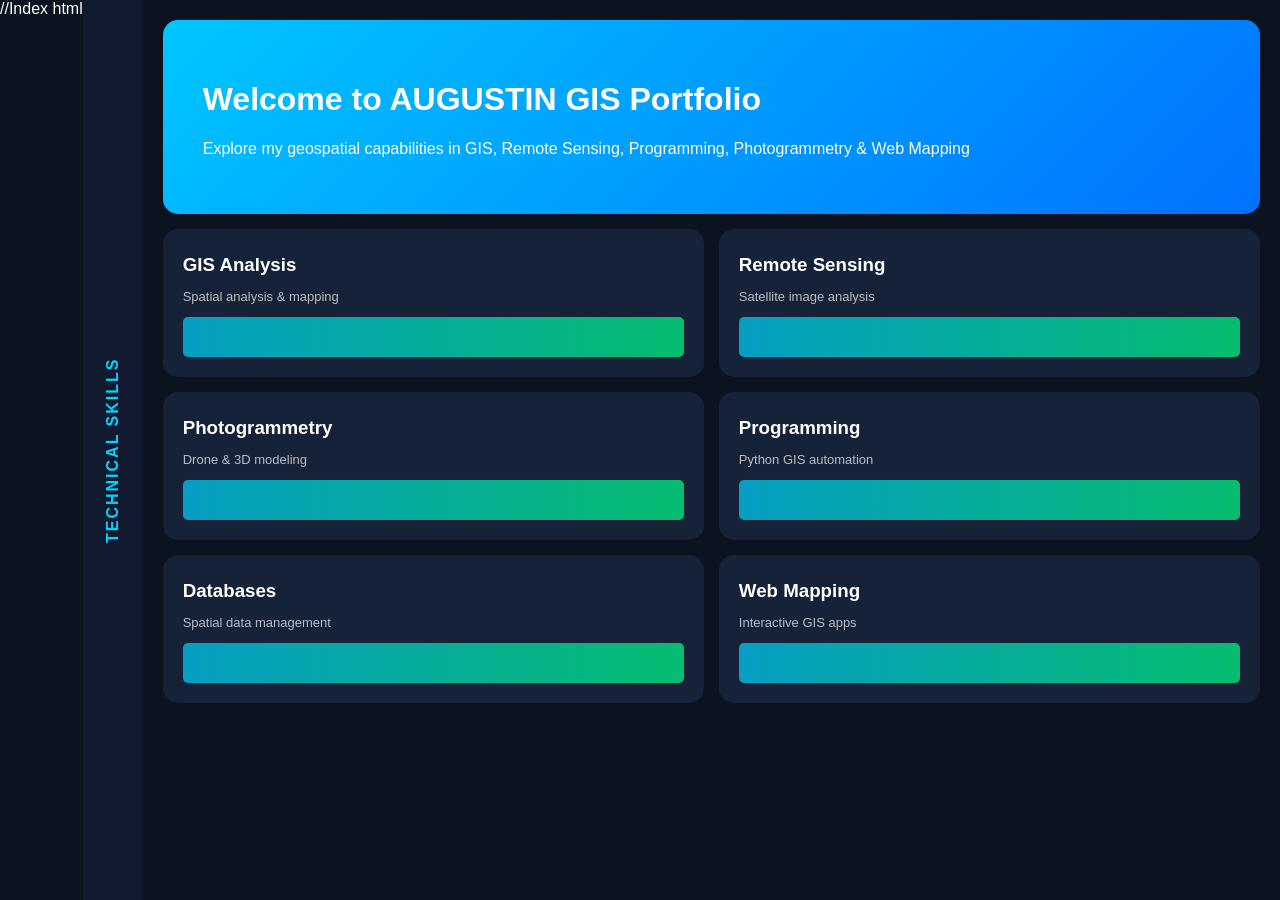
==== index.html @ 21f07b72 "Update index.html" ====
//Index html

<!DOCTYPE html>
<html lang="en">
<head>
<meta charset="UTF-8">
<title>GIS Portfolio - Augustin</title>

<meta name="viewport" content="width=device-width, initial-scale=1.0">

<style>
body{
margin:0;
font-family:Arial;
background:#0b1320;
color:white;
display:flex;
}

/* SIDE LABEL */
.sidebar{
width:60px;
background:#111a2e;
display:flex;
align-items:center;
justify-content:center;
writing-mode:vertical-rl;
transform:rotate(180deg);
font-weight:bold;
letter-spacing:2px;
color:#00d4ff;
}

/* MAIN AREA */
.main{
flex:1;
padding:20px;
}

/* GRID */
.grid{
display:grid;
grid-template-columns:1fr 1fr;
gap:15px;
}

/* WELCOME CARD */
.welcome{
grid-column:span 2;
background:linear-gradient(135deg,#00c6ff,#0072ff);
padding:40px;
border-radius:15px;
cursor:pointer;
transition:0.3s;
}

.welcome:hover{
transform:scale(1.02);
}

/* CARDS */
.card{
background:#152238;
padding:20px;
border-radius:15px;
cursor:pointer;
transition:0.3s;
position:relative;
overflow:hidden;
}

.card:hover{
background:#1f2f4a;
transform:translateY(-5px);
}

/* MINI GRAPH STYLE */
.graph{
height:40px;
background:linear-gradient(to right,#00d4ff,#00ff88);
margin-top:10px;
border-radius:5px;
opacity:0.7;
}

/* TITLE */
h2,h3{
margin:5px 0;
}

.small{
opacity:0.7;
font-size:13px;
}

</style>
</head>

<body>

<div class="sidebar">
TECHNICAL SKILLS
</div>

<div class="main">

<div class="grid">

<!-- WELCOME PAGE -->
<div class="welcome" onclick="openPage('welcome')">
<h1>Welcome to AUGUSTIN GIS Portfolio</h1>
<p>Explore my geospatial capabilities in GIS, Remote Sensing, Programming, Photogrammetry & Web Mapping</p>
</div>

<!-- GIS -->
<div class="card" onclick="openPage('gis')">
<h3>GIS Analysis</h3>
<p class="small">Spatial analysis & mapping</p>
<div class="graph"></div>
</div>

<!-- REMOTE SENSING -->
<div class="card" onclick="openPage('rs')">
<h3>Remote Sensing</h3>
<p class="small">Satellite image analysis</p>
<div class="graph"></div>
</div>

<!-- PHOTOGRAMMETRY -->
<div class="card" onclick="openPage('photo')">
<h3>Photogrammetry</h3>
<p class="small">Drone & 3D modeling</p>
<div class="graph"></div>
</div>

<!-- PROGRAMMING -->
<div class="card" onclick="openPage('programming')">
<h3>Programming</h3>
<p class="small">Python GIS automation</p>
<div class="graph"></div>
</div>

<!-- DATABASE -->
<div class="card" onclick="openPage('database')">
<h3>Databases</h3>
<p class="small">Spatial data management</p>
<div class="graph"></div>
</div>

<!-- WEB GIS -->
<div class="card" onclick="openPage('webgis')">
<h3>Web Mapping</h3>
<p class="small">Interactive GIS apps</p>
<div class="graph"></div>
</div>

</div>
</div>

<script>
function openPage(page){
alert("Navigate to: " + page + " (next step I can generate full pages for you)");
}
</script>

</body>
</html>
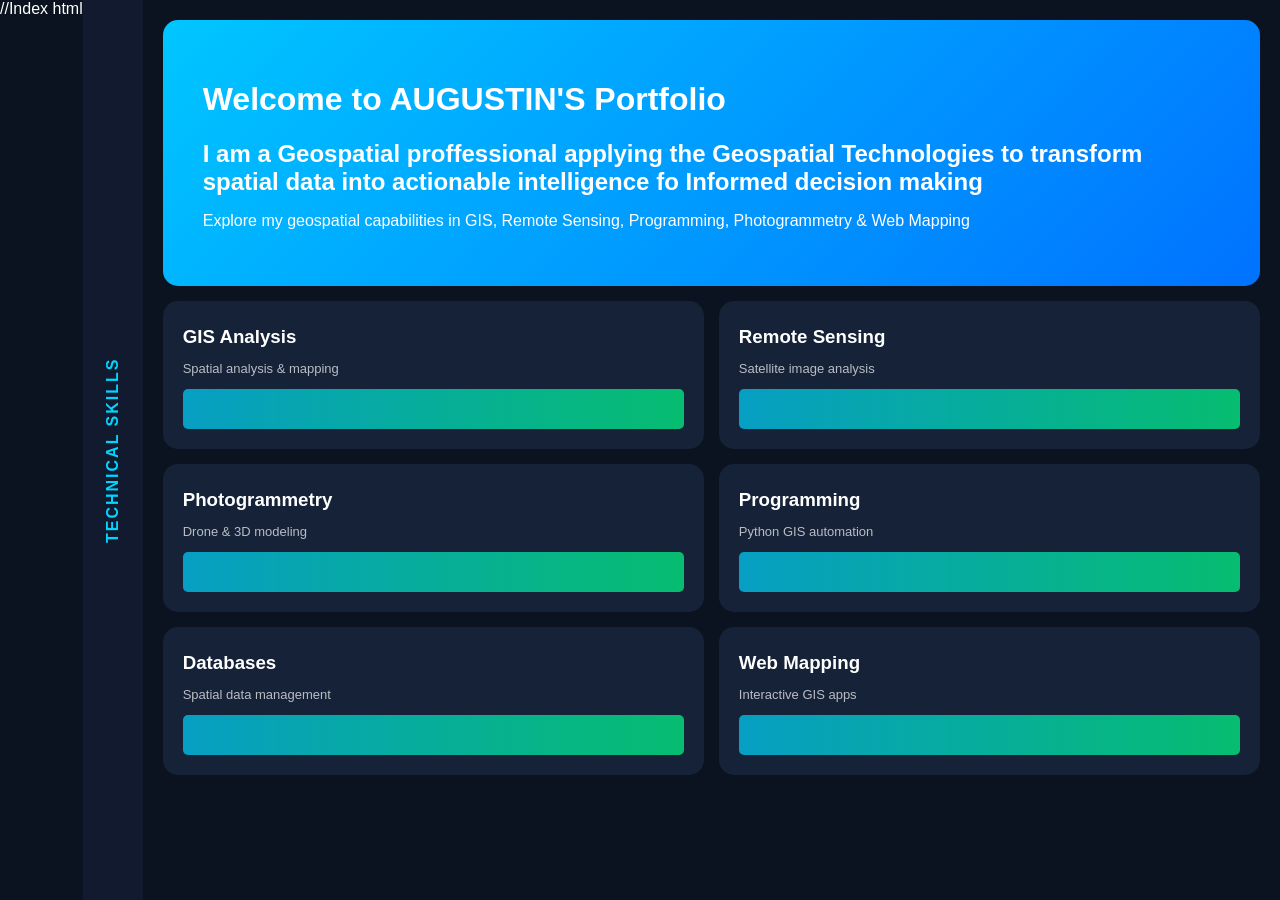
==== commit 0db1a10c: "Update index.html" ====
--- a/index.html
+++ b/index.html
@@ -108,7 +108,8 @@
 
 <!-- WELCOME PAGE -->
 <div class="welcome" onclick="openPage('welcome')">
-<h1>Welcome to AUGUSTIN GIS Portfolio</h1>
+<h1>Welcome to AUGUSTIN'S Portfolio </h1>
+<h2>I am a Geospatial proffessional applying the Geospatial Technologies to transform spatial data into actionable intelligence fo Informed decision making</h2>
 <p>Explore my geospatial capabilities in GIS, Remote Sensing, Programming, Photogrammetry & Web Mapping</p>
 </div>
 
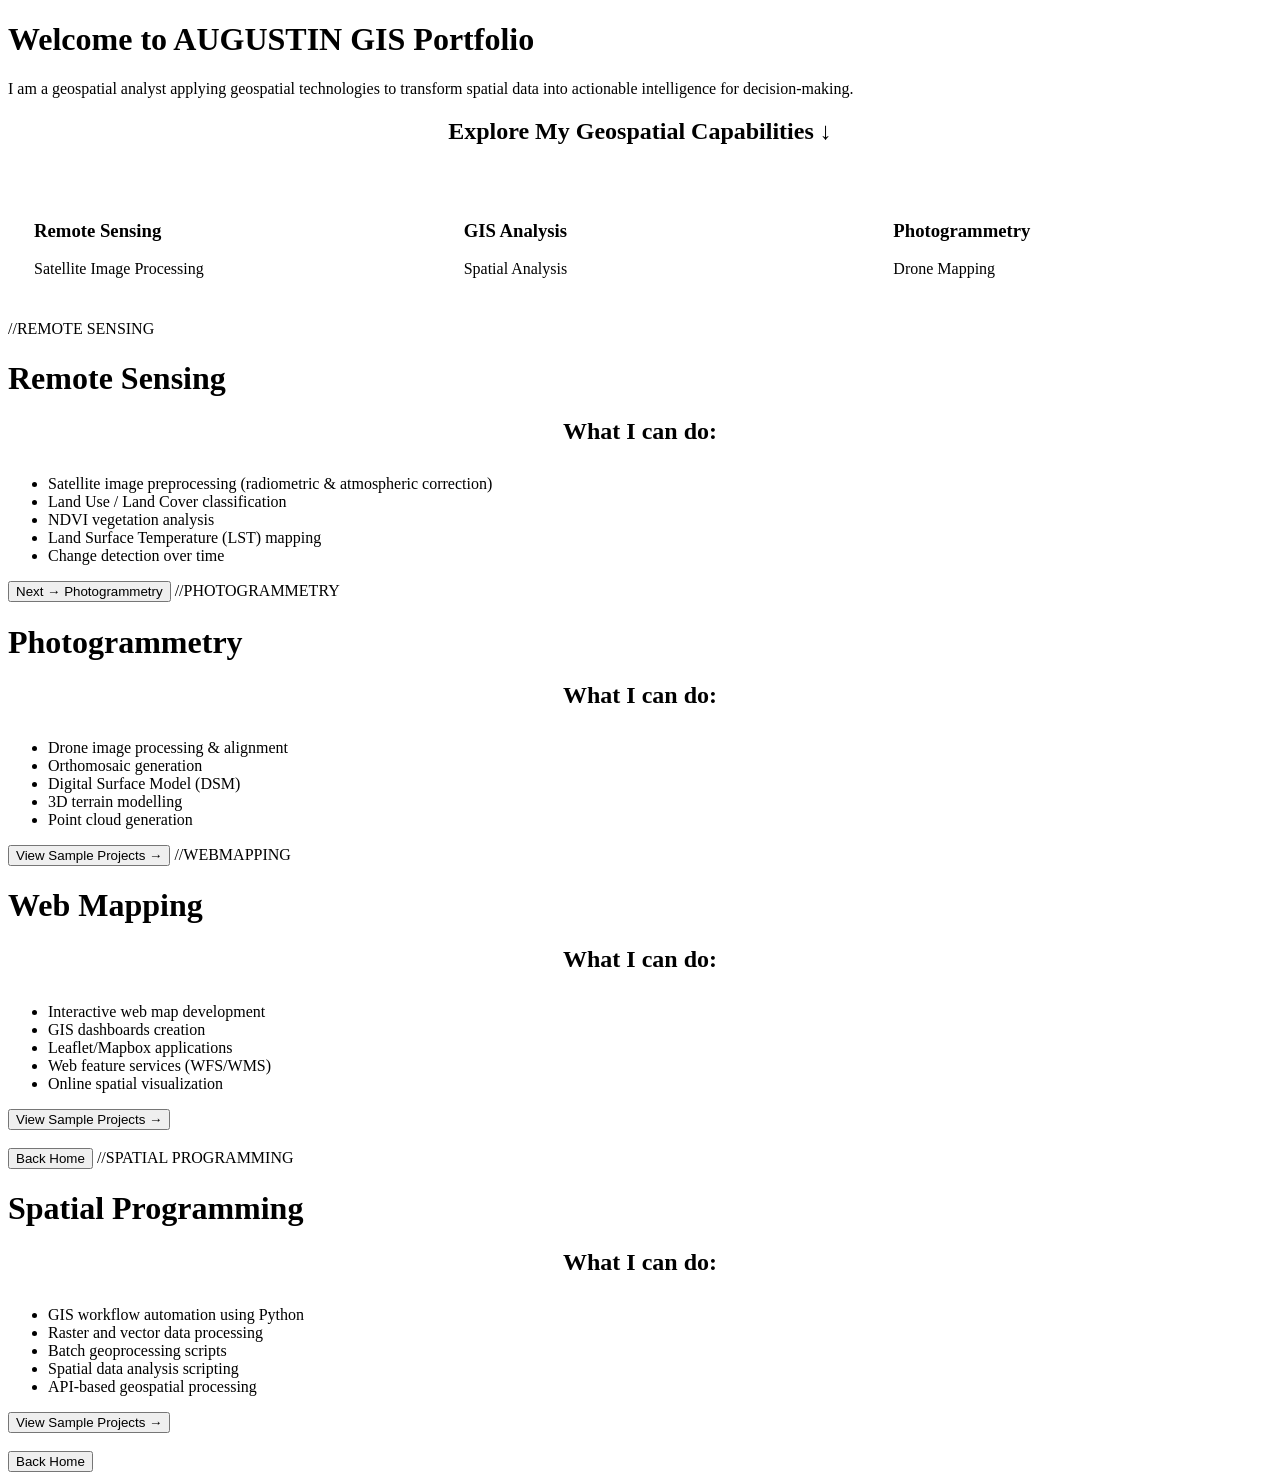
==== commit 36327515: "Update index.html" ====
--- a/index.html
+++ b/index.html
@@ -1,174 +1,177 @@
-//Index html
-
 <!DOCTYPE html>
-<html lang="en">
+<html>
 <head>
-<meta charset="UTF-8">
-<title>GIS Portfolio - Augustin</title>
-
-<meta name="viewport" content="width=device-width, initial-scale=1.0">
-
-<style>
-body{
-margin:0;
-font-family:Arial;
-background:#0b1320;
-color:white;
-display:flex;
-}
-
-/* SIDE LABEL */
-.sidebar{
-width:60px;
-background:#111a2e;
-display:flex;
-align-items:center;
-justify-content:center;
-writing-mode:vertical-rl;
-transform:rotate(180deg);
-font-weight:bold;
-letter-spacing:2px;
-color:#00d4ff;
-}
-
-/* MAIN AREA */
-.main{
-flex:1;
-padding:20px;
-}
-
-/* GRID */
-.grid{
-display:grid;
-grid-template-columns:1fr 1fr;
-gap:15px;
-}
-
-/* WELCOME CARD */
-.welcome{
-grid-column:span 2;
-background:linear-gradient(135deg,#00c6ff,#0072ff);
-padding:40px;
-border-radius:15px;
-cursor:pointer;
-transition:0.3s;
-}
-
-.welcome:hover{
-transform:scale(1.02);
-}
-
-/* CARDS */
-.card{
-background:#152238;
-padding:20px;
-border-radius:15px;
-cursor:pointer;
-transition:0.3s;
-position:relative;
-overflow:hidden;
-}
-
-.card:hover{
-background:#1f2f4a;
-transform:translateY(-5px);
-}
-
-/* MINI GRAPH STYLE */
-.graph{
-height:40px;
-background:linear-gradient(to right,#00d4ff,#00ff88);
-margin-top:10px;
-border-radius:5px;
-opacity:0.7;
-}
-
-/* TITLE */
-h2,h3{
-margin:5px 0;
-}
-
-.small{
-opacity:0.7;
-font-size:13px;
-}
-
-</style>
+<title>GIS Portfolio</title>
+<link rel="stylesheet" href="style.css">
 </head>
 
 <body>
 
-<div class="sidebar">
-TECHNICAL SKILLS
+<h1>Welcome to AUGUSTIN GIS Portfolio</h1>
+<p>I am a geospatial analyst applying geospatial technologies to transform spatial data into actionable intelligence for decision-making.</p>
+
+<h2>Explore My Geospatial Capabilities ↓</h2>
+
+<!-- CARDS -->
+<div class="grid">
+
+<div class="card" onclick="openPage('rs.html')">
+<h3>Remote Sensing</h3>
+<p>Satellite Image Processing</p>
 </div>
 
-<div class="main">
-
-<div class="grid">
-
-<!-- WELCOME PAGE -->
-<div class="welcome" onclick="openPage('welcome')">
-<h1>Welcome to AUGUSTIN'S Portfolio </h1>
-<h2>I am a Geospatial proffessional applying the Geospatial Technologies to transform spatial data into actionable intelligence fo Informed decision making</h2>
-<p>Explore my geospatial capabilities in GIS, Remote Sensing, Programming, Photogrammetry & Web Mapping</p>
+<div class="card" onclick="openPage('gis.html')">
+<h3>GIS Analysis</h3>
+<p>Spatial Analysis</p>
 </div>
 
-<!-- GIS -->
-<div class="card" onclick="openPage('gis')">
-<h3>GIS Analysis</h3>
-<p class="small">Spatial analysis & mapping</p>
-<div class="graph"></div>
-</div>
-
-<!-- REMOTE SENSING -->
-<div class="card" onclick="openPage('rs')">
-<h3>Remote Sensing</h3>
-<p class="small">Satellite image analysis</p>
-<div class="graph"></div>
-</div>
-
-<!-- PHOTOGRAMMETRY -->
-<div class="card" onclick="openPage('photo')">
+<div class="card" onclick="openPage('photo.html')">
 <h3>Photogrammetry</h3>
-<p class="small">Drone & 3D modeling</p>
-<div class="graph"></div>
-</div>
-
-<!-- PROGRAMMING -->
-<div class="card" onclick="openPage('programming')">
-<h3>Programming</h3>
-<p class="small">Python GIS automation</p>
-<div class="graph"></div>
-</div>
-
-<!-- DATABASE -->
-<div class="card" onclick="openPage('database')">
-<h3>Databases</h3>
-<p class="small">Spatial data management</p>
-<div class="graph"></div>
-</div>
-
-<!-- WEB GIS -->
-<div class="card" onclick="openPage('webgis')">
-<h3>Web Mapping</h3>
-<p class="small">Interactive GIS apps</p>
-<div class="graph"></div>
+<p>Drone Mapping</p>
 </div>
 
 </div>
-</div>
 
-<script>
-function openPage(page){
-alert("Navigate to: " + page + " (next step I can generate full pages for you)");
-}
-</script>
+<script src="script.js"></script>
+
+</body>
+</html> 
+
+//REMOTE SENSING
+
+<!DOCTYPE html>
+<html>
+<head>
+<title>Remote Sensing</title>
+<link rel="stylesheet" href="style.css">
+</head>
+
+<body>
+
+<h1>Remote Sensing</h1>
+
+<h2>What I can do:</h2>
+
+<ul>
+<li>Satellite image preprocessing (radiometric & atmospheric correction)</li>
+<li>Land Use / Land Cover classification</li>
+<li>NDVI vegetation analysis</li>
+<li>Land Surface Temperature (LST) mapping</li>
+<li>Change detection over time</li>
+</ul>
+
+<!-- NEXT BUTTON -->
+<button onclick="openPage('photogrammetry.html')">
+Next → Photogrammetry
+</button>
+
+<script src="script.js"></script>
 
 </body>
 </html>
 
+//PHOTOGRAMMETRY
 
+<!DOCTYPE html>
+<html>
+<head>
+<title>Photogrammetry</title>
+<link rel="stylesheet" href="style.css">
+</head>
 
+<body>
 
+<h1>Photogrammetry</h1>
+
+<h2>What I can do:</h2>
+
+<ul>
+<li>Drone image processing & alignment</li>
+<li>Orthomosaic generation</li>
+<li>Digital Surface Model (DSM)</li>
+<li>3D terrain modelling</li>
+<li>Point cloud generation</li>
+</ul>
+
+<button onclick="openPage('projects.html')">
+View Sample Projects →
+</button>
+
+<script src="script.js"></script>
+
+//WEBMAPPING
  
+</body><!DOCTYPE html>
+<html>
+<head>
+<title>Web Mapping</title>
+<link rel="stylesheet" href="style.css">
+<meta name="viewport" content="width=device-width, initial-scale=1.0">
+</head>
 
+<body>
+
+<h1>Web Mapping</h1>
+
+<h2>What I can do:</h2>
+
+<ul>
+<li>Interactive web map development</li>
+<li>GIS dashboards creation</li>
+<li>Leaflet/Mapbox applications</li>
+<li>Web feature services (WFS/WMS)</li>
+<li>Online spatial visualization</li>
+</ul>
+
+<button onclick="openPage('projects.html')">
+View Sample Projects →
+</button>
+
+<br><br>
+<button onclick="openPage('index.html')">
+Back Home
+</button>
+
+<script src="script.js"></script>
+
+</body>
+</html>
+</html>
+
+//SPATIAL PROGRAMMING
+
+<!DOCTYPE html>
+<html>
+<head>
+<title>Programming</title>
+<link rel="stylesheet" href="style.css">
+<meta name="viewport" content="width=device-width, initial-scale=1.0">
+</head>
+
+<body>
+
+<h1>Spatial Programming</h1>
+
+<h2>What I can do:</h2>
+
+<ul>
+<li>GIS workflow automation using Python</li>
+<li>Raster and vector data processing</li>
+<li>Batch geoprocessing scripts</li>
+<li>Spatial data analysis scripting</li>
+<li>API-based geospatial processing</li>
+</ul>
+
+<button onclick="openPage('projects.html')">
+View Sample Projects →
+</button>
+
+<br><br>
+<button onclick="openPage('index.html')">
+Back Home
+</button>
+
+<script src="script.js"></script>
+
+</body>
+</html>
--- a/style.css
+++ b/style.css
@@ -0,0 +1,73 @@
+//THE STYLES BYCSS
+
+body {
+margin: 0;
+font-family: 'Segoe UI', sans-serif;
+background: #0f2027;
+color: white;
+}
+
+.hero {
+text-align: center;
+padding: 80px 20px;
+background: linear-gradient(135deg, #0f2027, #203a43, #2c5364);
+}
+
+nav a {
+margin: 0 12px;
+color: #00e0ff;
+text-decoration: none;
+font-weight: bold;
+}
+
+section {
+padding: 60px 20px;
+max-width: 1100px;
+margin: auto;
+}
+
+h2 {
+text-align: center;
+margin-bottom: 30px;
+}
+
+.grid {
+display: grid;
+grid-template-columns: repeat(auto-fit, minmax(250px, 1fr));
+gap: 25px;
+}
+
+.card {
+background: rgba(255,255,255,0.05);
+padding: 25px;
+border-radius: 15px;
+backdrop-filter: blur(10px);
+transition: 0.4s;
+border: 1px solid rgba(255,255,255,0.1);
+}
+
+.card:hover {
+transform: translateY(-12px) scale(1.03);
+background: rgba(255,255,255,0.1);
+}
+
+.project {
+text-align: center;
+}
+
+footer {
+text-align: center;
+padding: 20px;
+background: #000;
+}
+
+.fade-in {
+opacity: 0;
+transform: translateY(30px);
+transition: all 1s ease;
+}
+
+.fade-in.show {
+opacity: 1;
+transform: translateY(0);
+}
--- a/style.css
+++ b/style.css
@@ -0,0 +1,73 @@
+//THE STYLES BYCSS
+
+body {
+margin: 0;
+font-family: 'Segoe UI', sans-serif;
+background: #0f2027;
+color: white;
+}
+
+.hero {
+text-align: center;
+padding: 80px 20px;
+background: linear-gradient(135deg, #0f2027, #203a43, #2c5364);
+}
+
+nav a {
+margin: 0 12px;
+color: #00e0ff;
+text-decoration: none;
+font-weight: bold;
+}
+
+section {
+padding: 60px 20px;
+max-width: 1100px;
+margin: auto;
+}
+
+h2 {
+text-align: center;
+margin-bottom: 30px;
+}
+
+.grid {
+display: grid;
+grid-template-columns: repeat(auto-fit, minmax(250px, 1fr));
+gap: 25px;
+}
+
+.card {
+background: rgba(255,255,255,0.05);
+padding: 25px;
+border-radius: 15px;
+backdrop-filter: blur(10px);
+transition: 0.4s;
+border: 1px solid rgba(255,255,255,0.1);
+}
+
+.card:hover {
+transform: translateY(-12px) scale(1.03);
+background: rgba(255,255,255,0.1);
+}
+
+.project {
+text-align: center;
+}
+
+footer {
+text-align: center;
+padding: 20px;
+background: #000;
+}
+
+.fade-in {
+opacity: 0;
+transform: translateY(30px);
+transition: all 1s ease;
+}
+
+.fade-in.show {
+opacity: 1;
+transform: translateY(0);
+}
--- a/style.css
+++ b/style.css
@@ -0,0 +1,73 @@
+//THE STYLES BYCSS
+
+body {
+margin: 0;
+font-family: 'Segoe UI', sans-serif;
+background: #0f2027;
+color: white;
+}
+
+.hero {
+text-align: center;
+padding: 80px 20px;
+background: linear-gradient(135deg, #0f2027, #203a43, #2c5364);
+}
+
+nav a {
+margin: 0 12px;
+color: #00e0ff;
+text-decoration: none;
+font-weight: bold;
+}
+
+section {
+padding: 60px 20px;
+max-width: 1100px;
+margin: auto;
+}
+
+h2 {
+text-align: center;
+margin-bottom: 30px;
+}
+
+.grid {
+display: grid;
+grid-template-columns: repeat(auto-fit, minmax(250px, 1fr));
+gap: 25px;
+}
+
+.card {
+background: rgba(255,255,255,0.05);
+padding: 25px;
+border-radius: 15px;
+backdrop-filter: blur(10px);
+transition: 0.4s;
+border: 1px solid rgba(255,255,255,0.1);
+}
+
+.card:hover {
+transform: translateY(-12px) scale(1.03);
+background: rgba(255,255,255,0.1);
+}
+
+.project {
+text-align: center;
+}
+
+footer {
+text-align: center;
+padding: 20px;
+background: #000;
+}
+
+.fade-in {
+opacity: 0;
+transform: translateY(30px);
+transition: all 1s ease;
+}
+
+.fade-in.show {
+opacity: 1;
+transform: translateY(0);
+}
--- a/style.css
+++ b/style.css
@@ -0,0 +1,73 @@
+//THE STYLES BYCSS
+
+body {
+margin: 0;
+font-family: 'Segoe UI', sans-serif;
+background: #0f2027;
+color: white;
+}
+
+.hero {
+text-align: center;
+padding: 80px 20px;
+background: linear-gradient(135deg, #0f2027, #203a43, #2c5364);
+}
+
+nav a {
+margin: 0 12px;
+color: #00e0ff;
+text-decoration: none;
+font-weight: bold;
+}
+
+section {
+padding: 60px 20px;
+max-width: 1100px;
+margin: auto;
+}
+
+h2 {
+text-align: center;
+margin-bottom: 30px;
+}
+
+.grid {
+display: grid;
+grid-template-columns: repeat(auto-fit, minmax(250px, 1fr));
+gap: 25px;
+}
+
+.card {
+background: rgba(255,255,255,0.05);
+padding: 25px;
+border-radius: 15px;
+backdrop-filter: blur(10px);
+transition: 0.4s;
+border: 1px solid rgba(255,255,255,0.1);
+}
+
+.card:hover {
+transform: translateY(-12px) scale(1.03);
+background: rgba(255,255,255,0.1);
+}
+
+.project {
+text-align: center;
+}
+
+footer {
+text-align: center;
+padding: 20px;
+background: #000;
+}
+
+.fade-in {
+opacity: 0;
+transform: translateY(30px);
+transition: all 1s ease;
+}
+
+.fade-in.show {
+opacity: 1;
+transform: translateY(0);
+}
--- a/style.css
+++ b/style.css
@@ -0,0 +1,73 @@
+//THE STYLES BYCSS
+
+body {
+margin: 0;
+font-family: 'Segoe UI', sans-serif;
+background: #0f2027;
+color: white;
+}
+
+.hero {
+text-align: center;
+padding: 80px 20px;
+background: linear-gradient(135deg, #0f2027, #203a43, #2c5364);
+}
+
+nav a {
+margin: 0 12px;
+color: #00e0ff;
+text-decoration: none;
+font-weight: bold;
+}
+
+section {
+padding: 60px 20px;
+max-width: 1100px;
+margin: auto;
+}
+
+h2 {
+text-align: center;
+margin-bottom: 30px;
+}
+
+.grid {
+display: grid;
+grid-template-columns: repeat(auto-fit, minmax(250px, 1fr));
+gap: 25px;
+}
+
+.card {
+background: rgba(255,255,255,0.05);
+padding: 25px;
+border-radius: 15px;
+backdrop-filter: blur(10px);
+transition: 0.4s;
+border: 1px solid rgba(255,255,255,0.1);
+}
+
+.card:hover {
+transform: translateY(-12px) scale(1.03);
+background: rgba(255,255,255,0.1);
+}
+
+.project {
+text-align: center;
+}
+
+footer {
+text-align: center;
+padding: 20px;
+background: #000;
+}
+
+.fade-in {
+opacity: 0;
+transform: translateY(30px);
+transition: all 1s ease;
+}
+
+.fade-in.show {
+opacity: 1;
+transform: translateY(0);
+}
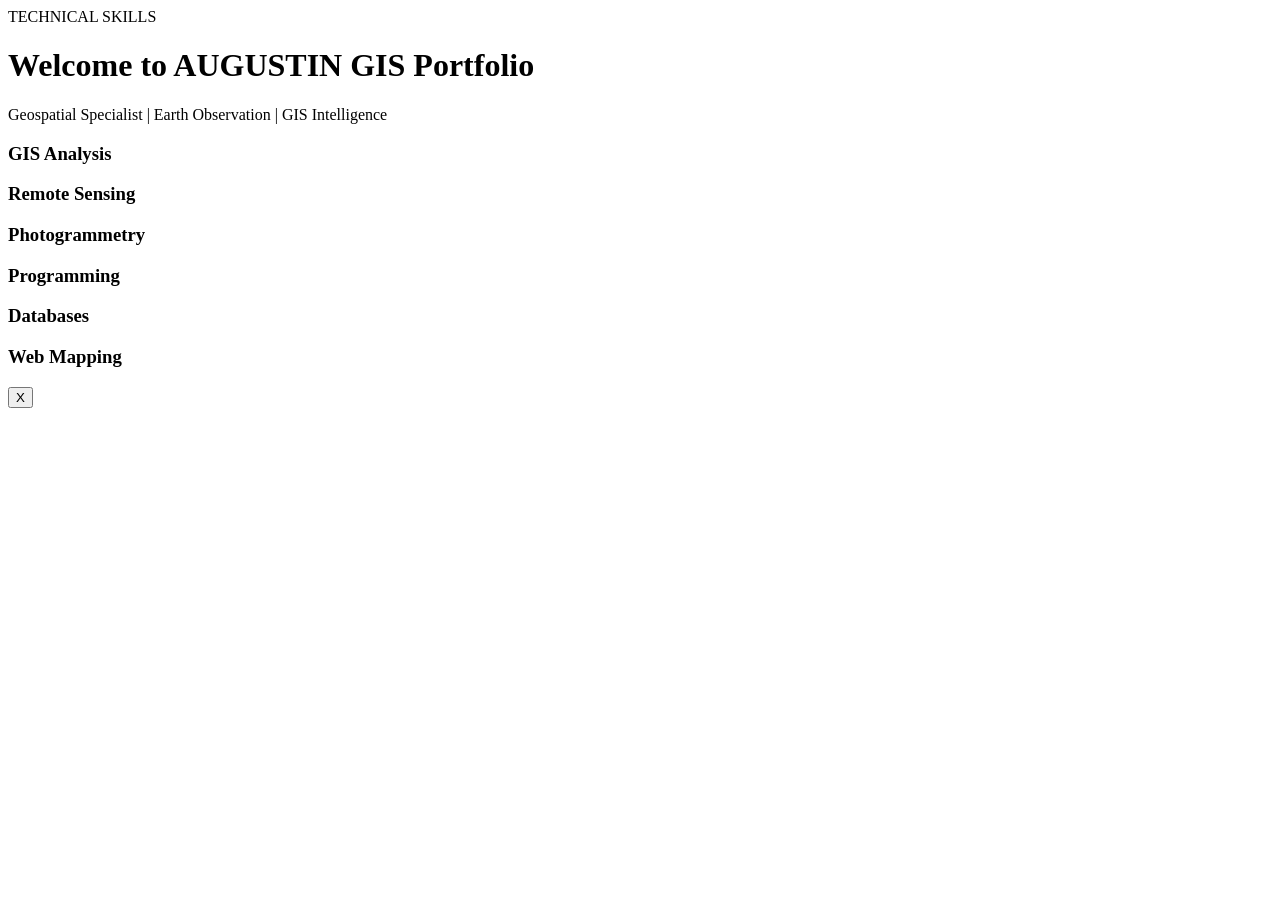
==== commit ef0dfadb: "Create index.html" ====
--- a/index.html
+++ b/index.html
@@ -1,177 +1,66 @@
 <!DOCTYPE html>
 <html>
 <head>
-<title>GIS Portfolio</title>
+<title>AUGUSTIN GIS Portfolio</title>
+<meta name="viewport" content="width=device-width, initial-scale=1.0">
 <link rel="stylesheet" href="style.css">
 </head>
 
 <body>
 
+<div class="sidebar">TECHNICAL SKILLS</div>
+
+<div class="main">
+
+<!-- WELCOME CARD -->
+<div class="welcome" onclick="showCard('welcome')">
 <h1>Welcome to AUGUSTIN GIS Portfolio</h1>
-<p>I am a geospatial analyst applying geospatial technologies to transform spatial data into actionable intelligence for decision-making.</p>
+<p>Geospatial Specialist | Earth Observation | GIS Intelligence</p>
+</div>
 
-<h2>Explore My Geospatial Capabilities ↓</h2>
-
-<!-- CARDS -->
+<!-- CARDS GRID -->
 <div class="grid">
 
-<div class="card" onclick="openPage('rs.html')">
-<h3>Remote Sensing</h3>
-<p>Satellite Image Processing</p>
+<div class="card" onclick="showCard('gis')">
+<h3>GIS Analysis</h3>
+<div class="mini"></div>
 </div>
 
-<div class="card" onclick="openPage('gis.html')">
-<h3>GIS Analysis</h3>
-<p>Spatial Analysis</p>
+<div class="card" onclick="showCard('rs')">
+<h3>Remote Sensing</h3>
+<div class="mini"></div>
 </div>
 
-<div class="card" onclick="openPage('photo.html')">
+<div class="card" onclick="showCard('photo')">
 <h3>Photogrammetry</h3>
-<p>Drone Mapping</p>
+<div class="mini"></div>
+</div>
+
+<div class="card" onclick="showCard('prog')">
+<h3>Programming</h3>
+<div class="mini"></div>
+</div>
+
+<div class="card" onclick="showCard('db')">
+<h3>Databases</h3>
+<div class="mini"></div>
+</div>
+
+<div class="card" onclick="showCard('web')">
+<h3>Web Mapping</h3>
+<div class="mini"></div>
+</div>
+
+</div>
+
+<!-- CONTENT PANEL -->
+<div id="panel" class="panel">
+<button onclick="closePanel()">X</button>
+<div id="content"></div>
 </div>
 
 </div>
 
 <script src="script.js"></script>
-
-</body>
-</html> 
-
-//REMOTE SENSING
-
-<!DOCTYPE html>
-<html>
-<head>
-<title>Remote Sensing</title>
-<link rel="stylesheet" href="style.css">
-</head>
-
-<body>
-
-<h1>Remote Sensing</h1>
-
-<h2>What I can do:</h2>
-
-<ul>
-<li>Satellite image preprocessing (radiometric & atmospheric correction)</li>
-<li>Land Use / Land Cover classification</li>
-<li>NDVI vegetation analysis</li>
-<li>Land Surface Temperature (LST) mapping</li>
-<li>Change detection over time</li>
-</ul>
-
-<!-- NEXT BUTTON -->
-<button onclick="openPage('photogrammetry.html')">
-Next → Photogrammetry
-</button>
-
-<script src="script.js"></script>
-
 </body>
 </html>
-
-//PHOTOGRAMMETRY
-
-<!DOCTYPE html>
-<html>
-<head>
-<title>Photogrammetry</title>
-<link rel="stylesheet" href="style.css">
-</head>
-
-<body>
-
-<h1>Photogrammetry</h1>
-
-<h2>What I can do:</h2>
-
-<ul>
-<li>Drone image processing & alignment</li>
-<li>Orthomosaic generation</li>
-<li>Digital Surface Model (DSM)</li>
-<li>3D terrain modelling</li>
-<li>Point cloud generation</li>
-</ul>
-
-<button onclick="openPage('projects.html')">
-View Sample Projects →
-</button>
-
-<script src="script.js"></script>
-
-//WEBMAPPING
- 
-</body><!DOCTYPE html>
-<html>
-<head>
-<title>Web Mapping</title>
-<link rel="stylesheet" href="style.css">
-<meta name="viewport" content="width=device-width, initial-scale=1.0">
-</head>
-
-<body>
-
-<h1>Web Mapping</h1>
-
-<h2>What I can do:</h2>
-
-<ul>
-<li>Interactive web map development</li>
-<li>GIS dashboards creation</li>
-<li>Leaflet/Mapbox applications</li>
-<li>Web feature services (WFS/WMS)</li>
-<li>Online spatial visualization</li>
-</ul>
-
-<button onclick="openPage('projects.html')">
-View Sample Projects →
-</button>
-
-<br><br>
-<button onclick="openPage('index.html')">
-Back Home
-</button>
-
-<script src="script.js"></script>
-
-</body>
-</html>
-</html>
-
-//SPATIAL PROGRAMMING
-
-<!DOCTYPE html>
-<html>
-<head>
-<title>Programming</title>
-<link rel="stylesheet" href="style.css">
-<meta name="viewport" content="width=device-width, initial-scale=1.0">
-</head>
-
-<body>
-
-<h1>Spatial Programming</h1>
-
-<h2>What I can do:</h2>
-
-<ul>
-<li>GIS workflow automation using Python</li>
-<li>Raster and vector data processing</li>
-<li>Batch geoprocessing scripts</li>
-<li>Spatial data analysis scripting</li>
-<li>API-based geospatial processing</li>
-</ul>
-
-<button onclick="openPage('projects.html')">
-View Sample Projects →
-</button>
-
-<br><br>
-<button onclick="openPage('index.html')">
-Back Home
-</button>
-
-<script src="script.js"></script>
-
-</body>
-</html>
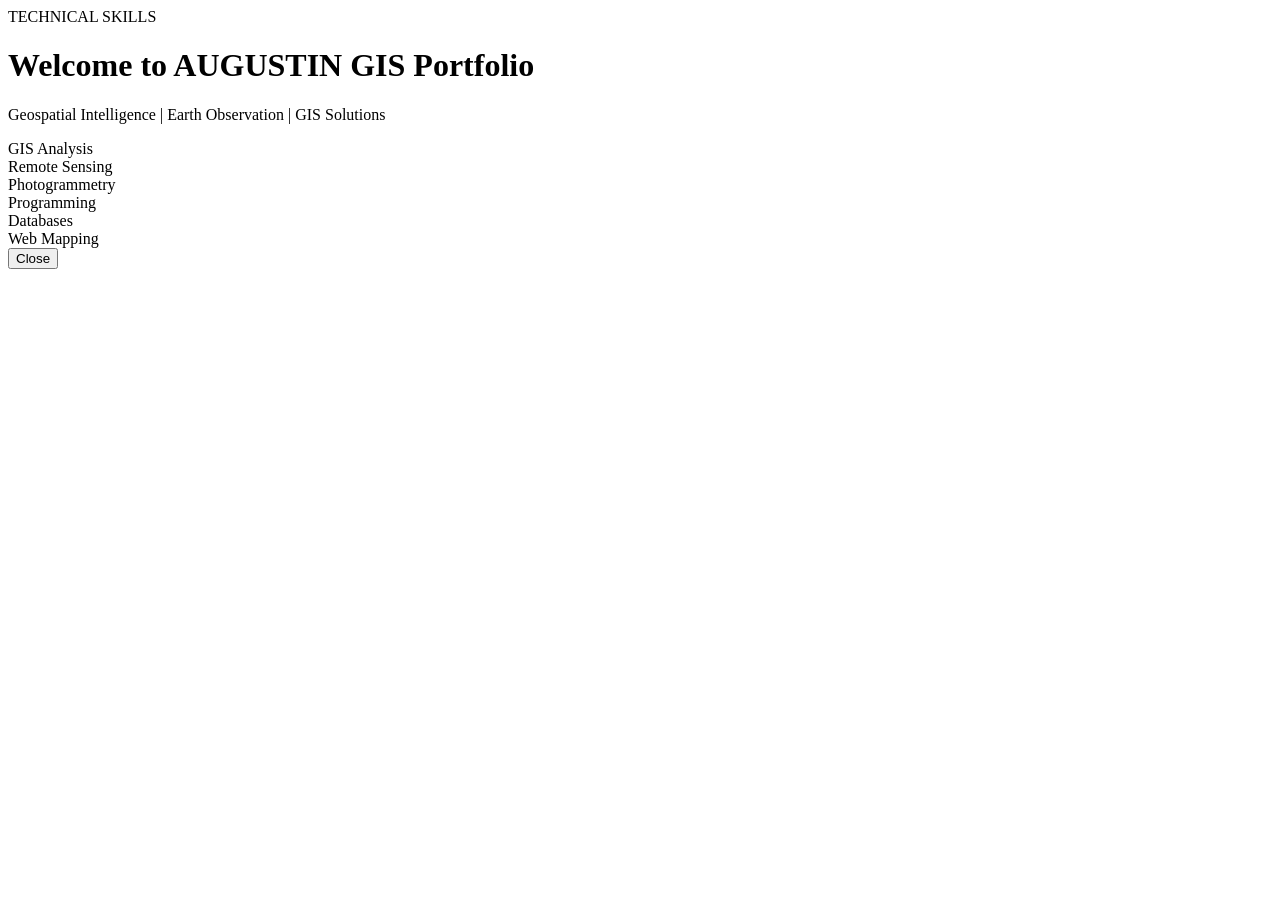
==== commit 098a2f9c: "Update index.html" ====
--- a/index.html
+++ b/index.html
@@ -1,7 +1,7 @@
 <!DOCTYPE html>
 <html>
 <head>
-<title>AUGUSTIN GIS Portfolio</title>
+<title>GIS Dashboard Portfolio</title>
 <meta name="viewport" content="width=device-width, initial-scale=1.0">
 <link rel="stylesheet" href="style.css">
 </head>
@@ -12,50 +12,29 @@
 
 <div class="main">
 
-<!-- WELCOME CARD -->
-<div class="welcome" onclick="showCard('welcome')">
+<!-- WELCOME -->
+<div class="welcome" onclick="show('welcome')">
 <h1>Welcome to AUGUSTIN GIS Portfolio</h1>
-<p>Geospatial Specialist | Earth Observation | GIS Intelligence</p>
+<p>Geospatial Intelligence | Earth Observation | GIS Solutions</p>
 </div>
 
-<!-- CARDS GRID -->
+<!-- GRID (6 CARDS - 2 COLUMNS) -->
 <div class="grid">
 
-<div class="card" onclick="showCard('gis')">
-<h3>GIS Analysis</h3>
-<div class="mini"></div>
-</div>
+<div class="card" onclick="show('gis')">GIS Analysis</div>
+<div class="card" onclick="show('rs')">Remote Sensing</div>
 
-<div class="card" onclick="showCard('rs')">
-<h3>Remote Sensing</h3>
-<div class="mini"></div>
-</div>
+<div class="card" onclick="show('photo')">Photogrammetry</div>
+<div class="card" onclick="show('prog')">Programming</div>
 
-<div class="card" onclick="showCard('photo')">
-<h3>Photogrammetry</h3>
-<div class="mini"></div>
-</div>
-
-<div class="card" onclick="showCard('prog')">
-<h3>Programming</h3>
-<div class="mini"></div>
-</div>
-
-<div class="card" onclick="showCard('db')">
-<h3>Databases</h3>
-<div class="mini"></div>
-</div>
-
-<div class="card" onclick="showCard('web')">
-<h3>Web Mapping</h3>
-<div class="mini"></div>
-</div>
+<div class="card" onclick="show('db')">Databases</div>
+<div class="card" onclick="show('web')">Web Mapping</div>
 
 </div>
 
-<!-- CONTENT PANEL -->
+<!-- PANEL -->
 <div id="panel" class="panel">
-<button onclick="closePanel()">X</button>
+<button onclick="closePanel()">Close</button>
 <div id="content"></div>
 </div>
 
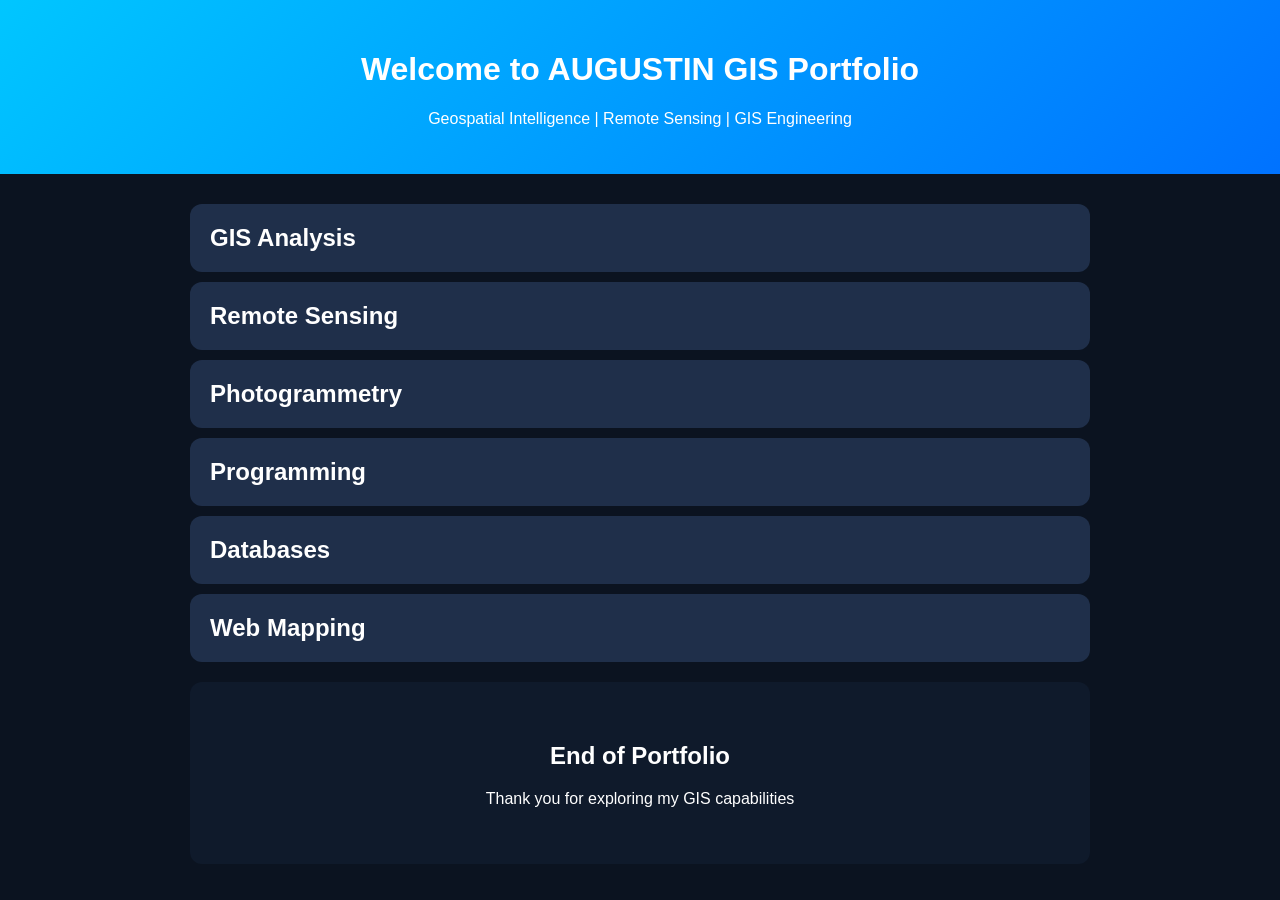
==== commit ff73d216: "Update index.html" ====
--- a/index.html
+++ b/index.html
@@ -1,45 +1,208 @@
 <!DOCTYPE html>
 <html>
 <head>
-<title>GIS Dashboard Portfolio</title>
+<title>AUGUSTIN GIS Portfolio</title>
+
 <meta name="viewport" content="width=device-width, initial-scale=1.0">
-<link rel="stylesheet" href="style.css">
+
+<style>
+body{
+margin:0;
+font-family:Arial;
+background:#0b1320;
+color:white;
+}
+
+/* HEADER */
+.header{
+padding:30px;
+text-align:center;
+background:linear-gradient(135deg,#00c6ff,#0072ff);
+}
+
+/* CONTAINER */
+.container{
+max-width:900px;
+margin:auto;
+padding:20px;
+}
+
+/* ACCORDION BOX */
+.box{
+background:#152238;
+margin:10px 0;
+border-radius:12px;
+overflow:hidden;
+cursor:pointer;
+transition:0.3s;
+}
+
+.box h2{
+margin:0;
+padding:20px;
+background:#1f2f4a;
+}
+
+/* CONTENT (hidden default) */
+.content{
+max-height:0;
+overflow:hidden;
+transition:0.5s ease;
+padding:0 20px;
+}
+
+/* ACTIVE */
+.box.active .content{
+max-height:400px;
+padding:20px;
+}
+
+/* BUTTON */
+button{
+margin-top:10px;
+padding:10px;
+background:#00d4ff;
+border:none;
+cursor:pointer;
+border-radius:8px;
+font-weight:bold;
+}
+
+/* HOME */
+.home{
+text-align:center;
+padding:40px;
+background:#0f1a2b;
+border-radius:12px;
+margin-top:20px;
+}
+</style>
+
 </head>
 
 <body>
 
-<div class="sidebar">TECHNICAL SKILLS</div>
-
-<div class="main">
-
-<!-- WELCOME -->
-<div class="welcome" onclick="show('welcome')">
+<div class="header">
 <h1>Welcome to AUGUSTIN GIS Portfolio</h1>
-<p>Geospatial Intelligence | Earth Observation | GIS Solutions</p>
-</div>
-
-<!-- GRID (6 CARDS - 2 COLUMNS) -->
-<div class="grid">
-
-<div class="card" onclick="show('gis')">GIS Analysis</div>
-<div class="card" onclick="show('rs')">Remote Sensing</div>
-
-<div class="card" onclick="show('photo')">Photogrammetry</div>
-<div class="card" onclick="show('prog')">Programming</div>
-
-<div class="card" onclick="show('db')">Databases</div>
-<div class="card" onclick="show('web')">Web Mapping</div>
-
-</div>
-
-<!-- PANEL -->
-<div id="panel" class="panel">
-<button onclick="closePanel()">Close</button>
-<div id="content"></div>
-</div>
-
-</div>
-
-<script src="script.js"></script>
+<p>Geospatial Intelligence | Remote Sensing | GIS Engineering</p>
+</div>
+
+<div class="container">
+
+<!-- GIS -->
+<div class="box">
+<h2 onclick="toggle(this)">GIS Analysis</h2>
+<div class="content">
+<ul>
+<li>Spatial overlay analysis</li>
+<li>Buffer & proximity analysis</li>
+<li>Suitability modeling</li>
+<li>Network analysis</li>
+<li>Map production</li>
+</ul>
+<button onclick="nextBox(event)">View Sample Projects</button>
+</div>
+</div>
+
+<!-- RS -->
+<div class="box">
+<h2 onclick="toggle(this)">Remote Sensing</h2>
+<div class="content">
+<ul>
+<li>Satellite image processing</li>
+<li>LULC classification</li>
+<li>NDVI analysis</li>
+<li>LST mapping</li>
+<li>Change detection</li>
+</ul>
+<button onclick="nextBox(event)">View Sample Projects</button>
+</div>
+</div>
+
+<!-- PHOTO -->
+<div class="box">
+<h2 onclick="toggle(this)">Photogrammetry</h2>
+<div class="content">
+<ul>
+<li>Drone image processing</li>
+<li>Orthomosaic generation</li>
+<li>DSM creation</li>
+<li>3D modelling</li>
+<li>Point cloud processing</li>
+</ul>
+<button onclick="nextBox(event)">View Sample Projects</button>
+</div>
+</div>
+
+<!-- PROGRAMMING -->
+<div class="box">
+<h2 onclick="toggle(this)">Programming</h2>
+<div class="content">
+<ul>
+<li>Python GIS automation</li>
+<li>Raster/vector processing</li>
+<li>Batch geoprocessing</li>
+<li>Spatial scripting</li>
+<li>API integration</li>
+</ul>
+<button onclick="nextBox(event)">View Sample Projects</button>
+</div>
+</div>
+
+<!-- DATABASE -->
+<div class="box">
+<h2 onclick="toggle(this)">Databases</h2>
+<div class="content">
+<ul>
+<li>PostGIS management</li>
+<li>Spatial SQL queries</li>
+<li>Data cleaning</li>
+<li>Database design</li>
+<li>Index optimization</li>
+</ul>
+<button onclick="nextBox(event)">View Sample Projects</button>
+</div>
+</div>
+
+<!-- WEB -->
+<div class="box">
+<h2 onclick="toggle(this)">Web Mapping</h2>
+<div class="content">
+<ul>
+<li>Leaflet/Mapbox apps</li>
+<li>GIS dashboards</li>
+<li>Web services (WMS/WFS)</li>
+<li>Interactive maps</li>
+<li>Online visualization</li>
+</ul>
+<button onclick="nextBox(event)">View Sample Projects</button>
+</div>
+</div>
+
+<!-- HOME END -->
+<div class="home">
+<h2>End of Portfolio</h2>
+<p>Thank you for exploring my GIS capabilities</p>
+</div>
+
+</div>
+
+<script>
+function toggle(el){
+let box = el.parentElement;
+box.classList.toggle("active");
+}
+
+/* simulate next scroll flow */
+function nextBox(event){
+event.stopPropagation();
+let next = event.target.closest(".box").nextElementSibling;
+if(next && next.classList.contains("box")){
+next.scrollIntoView({behavior:"smooth"});
+next.classList.add("active");
+}
+}
+</script>
+
 </body>
 </html>
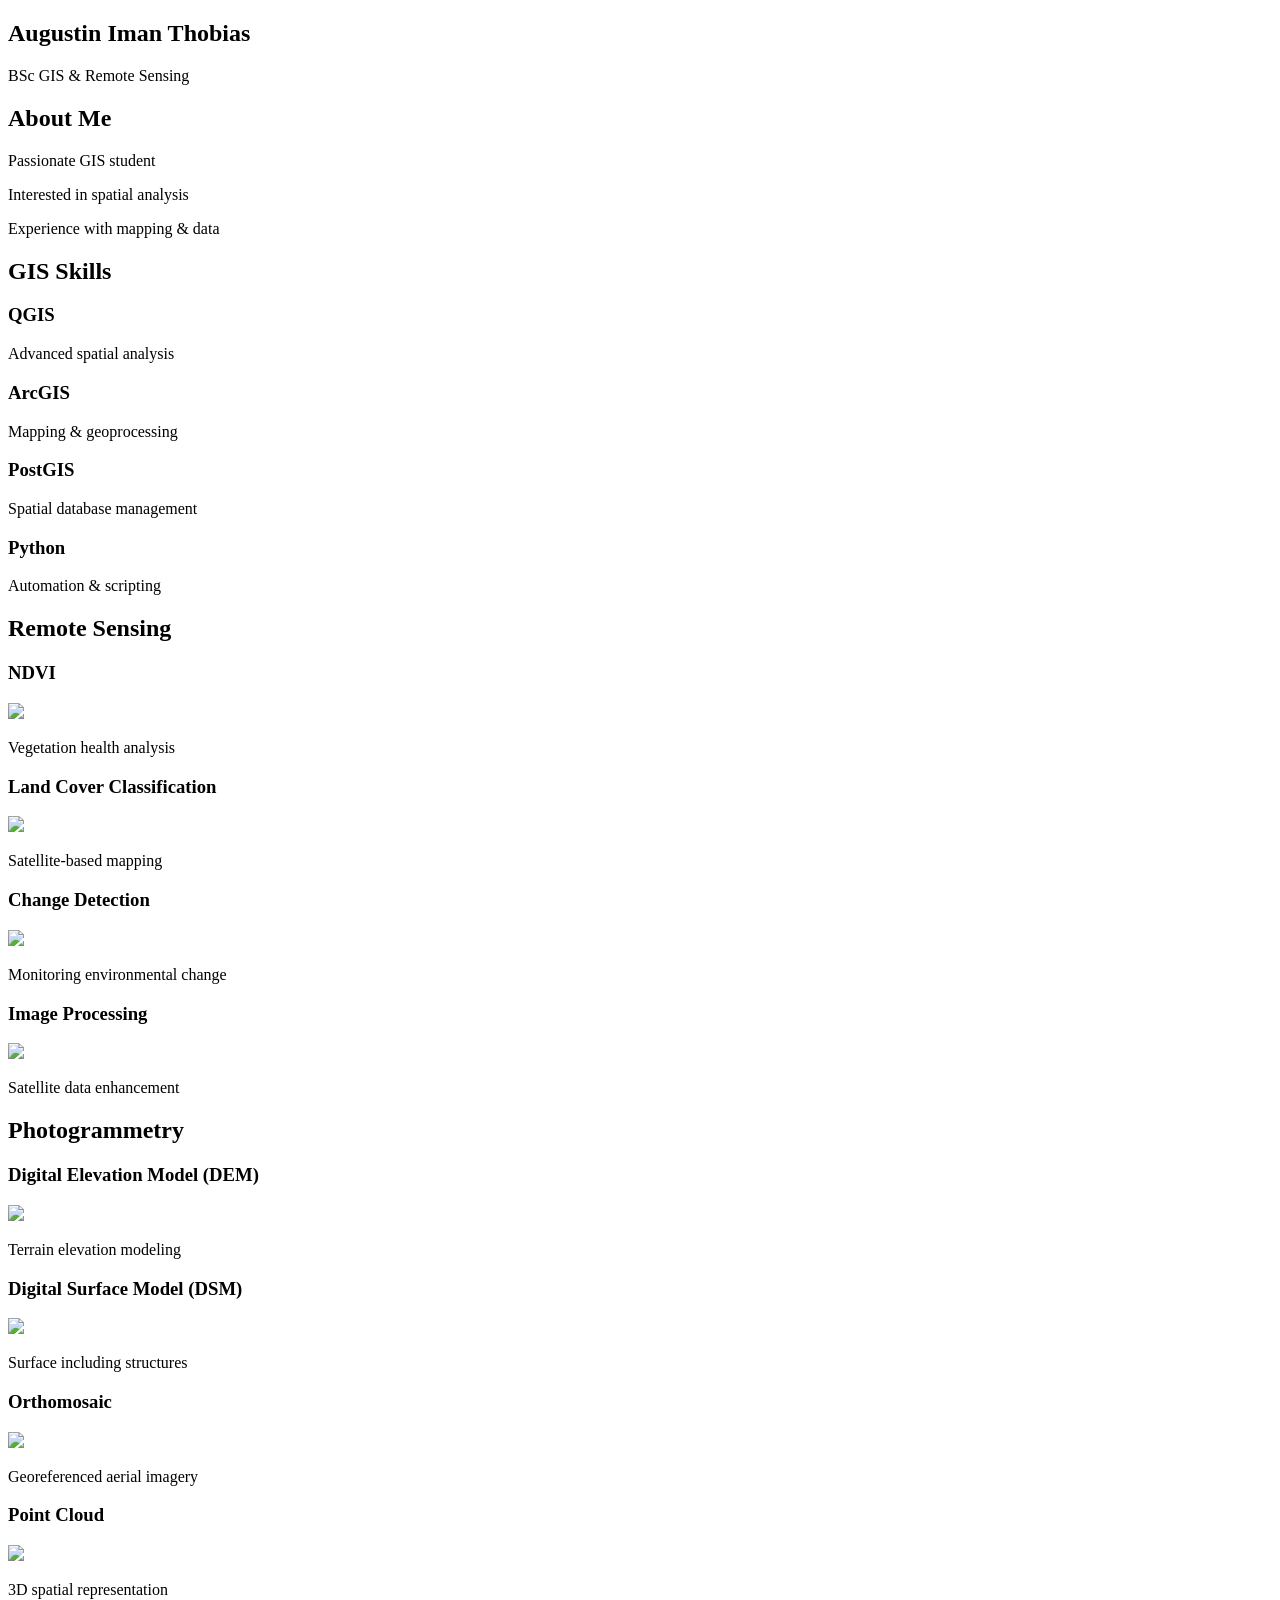
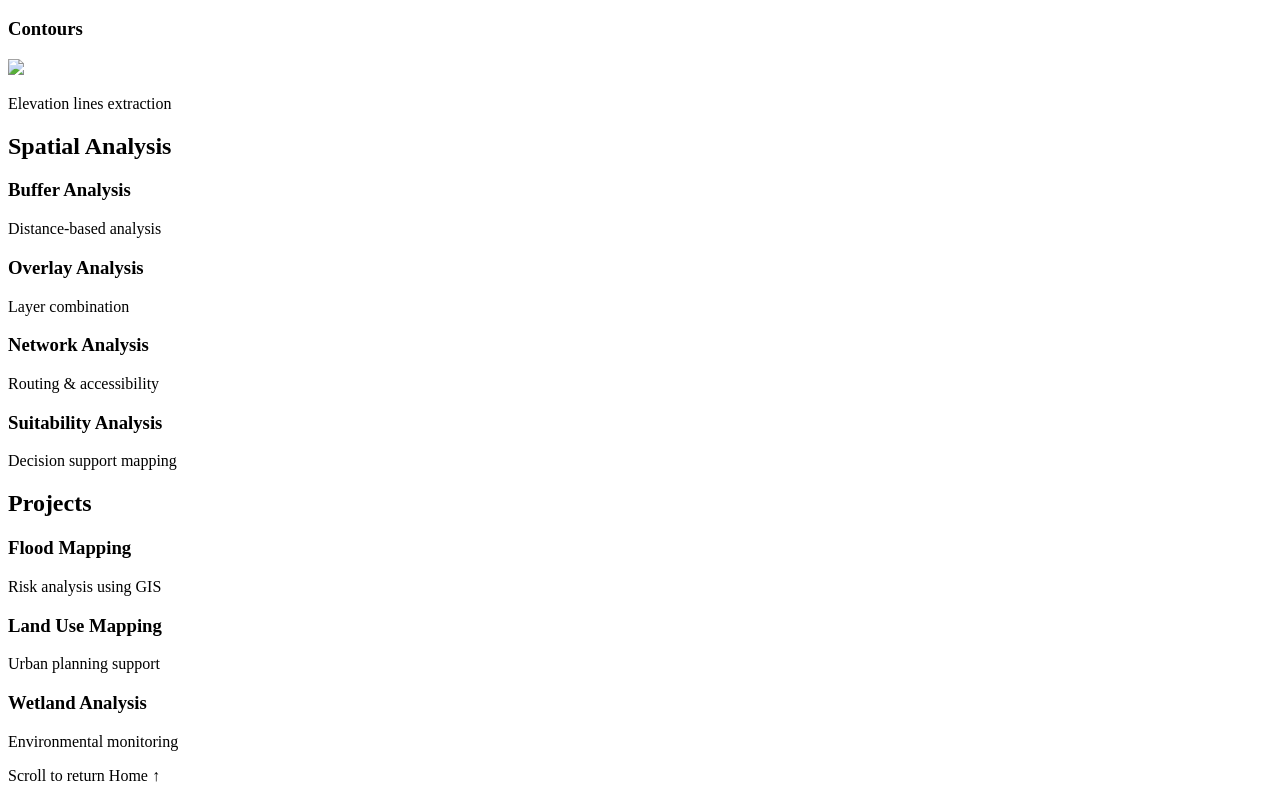
==== commit d9fe1a9c: "Update index.html" ====
--- a/index.html
+++ b/index.html
@@ -1,208 +1,185 @@
 <!DOCTYPE html>
-<html>
+<html lang="en">
 <head>
-<title>AUGUSTIN GIS Portfolio</title>
-
-<meta name="viewport" content="width=device-width, initial-scale=1.0">
-
-<style>
-body{
-margin:0;
-font-family:Arial;
-background:#0b1320;
-color:white;
-}
-
-/* HEADER */
-.header{
-padding:30px;
-text-align:center;
-background:linear-gradient(135deg,#00c6ff,#0072ff);
-}
-
-/* CONTAINER */
-.container{
-max-width:900px;
-margin:auto;
-padding:20px;
-}
-
-/* ACCORDION BOX */
-.box{
-background:#152238;
-margin:10px 0;
-border-radius:12px;
-overflow:hidden;
-cursor:pointer;
-transition:0.3s;
-}
-
-.box h2{
-margin:0;
-padding:20px;
-background:#1f2f4a;
-}
-
-/* CONTENT (hidden default) */
-.content{
-max-height:0;
-overflow:hidden;
-transition:0.5s ease;
-padding:0 20px;
-}
-
-/* ACTIVE */
-.box.active .content{
-max-height:400px;
-padding:20px;
-}
-
-/* BUTTON */
-button{
-margin-top:10px;
-padding:10px;
-background:#00d4ff;
-border:none;
-cursor:pointer;
-border-radius:8px;
-font-weight:bold;
-}
-
-/* HOME */
-.home{
-text-align:center;
-padding:40px;
-background:#0f1a2b;
-border-radius:12px;
-margin-top:20px;
-}
-</style>
-
+<meta charset="UTF-8">
+<title>GIS Portfolio</title>
+<link rel="stylesheet" href="style.css">
 </head>
 
 <body>
 
-<div class="header">
-<h1>Welcome to AUGUSTIN GIS Portfolio</h1>
-<p>Geospatial Intelligence | Remote Sensing | GIS Engineering</p>
+<!-- 1. WELCOME -->
+<section class="section welcome">
+  <h1>Augustin Iman Thobias</h1>
+  <p>BSc GIS & Remote Sensing</p>
+</section>
+
+<!-- ALL CARDS -->
+<section class="section cards">
+
+<!-- 2. ABOUT -->
+<div class="card">
+  <h2>About Me</h2>
+  <div class="grid">
+    <div class="item"><p>Passionate GIS student</p></div>
+    <div class="item"><p>Interested in spatial analysis</p></div>
+    <div class="item"><p>Experience with mapping & data</p></div>
+  </div>
 </div>
 
-<div class="container">
+<!-- 3. GIS SKILLS -->
+<div class="card">
+  <h2>GIS Skills</h2>
+  <div class="grid">
 
-<!-- GIS -->
-<div class="box">
-<h2 onclick="toggle(this)">GIS Analysis</h2>
-<div class="content">
-<ul>
-<li>Spatial overlay analysis</li>
-<li>Buffer & proximity analysis</li>
-<li>Suitability modeling</li>
-<li>Network analysis</li>
-<li>Map production</li>
-</ul>
-<button onclick="nextBox(event)">View Sample Projects</button>
-</div>
+    <div class="item">
+      <h3>QGIS</h3>
+      <p>Advanced spatial analysis</p>
+    </div>
+
+    <div class="item">
+      <h3>ArcGIS</h3>
+      <p>Mapping & geoprocessing</p>
+    </div>
+
+    <div class="item">
+      <h3>PostGIS</h3>
+      <p>Spatial database management</p>
+    </div>
+
+    <div class="item">
+      <h3>Python</h3>
+      <p>Automation & scripting</p>
+    </div>
+
+  </div>
 </div>
 
-<!-- RS -->
-<div class="box">
-<h2 onclick="toggle(this)">Remote Sensing</h2>
-<div class="content">
-<ul>
-<li>Satellite image processing</li>
-<li>LULC classification</li>
-<li>NDVI analysis</li>
-<li>LST mapping</li>
-<li>Change detection</li>
-</ul>
-<button onclick="nextBox(event)">View Sample Projects</button>
-</div>
+<!-- 4. REMOTE SENSING -->
+<div class="card">
+  <h2>Remote Sensing</h2>
+  <div class="grid">
+
+    <div class="item">
+      <h3>NDVI</h3>
+      <img src="images/ndvi.jpg">
+      <p>Vegetation health analysis</p>
+    </div>
+
+    <div class="item">
+      <h3>Land Cover Classification</h3>
+      <img src="images/lulc.jpg">
+      <p>Satellite-based mapping</p>
+    </div>
+
+    <div class="item">
+      <h3>Change Detection</h3>
+      <img src="images/change.jpg">
+      <p>Monitoring environmental change</p>
+    </div>
+
+    <div class="item">
+      <h3>Image Processing</h3>
+      <img src="images/image.jpg">
+      <p>Satellite data enhancement</p>
+    </div>
+
+  </div>
 </div>
 
-<!-- PHOTO -->
-<div class="box">
-<h2 onclick="toggle(this)">Photogrammetry</h2>
-<div class="content">
-<ul>
-<li>Drone image processing</li>
-<li>Orthomosaic generation</li>
-<li>DSM creation</li>
-<li>3D modelling</li>
-<li>Point cloud processing</li>
-</ul>
-<button onclick="nextBox(event)">View Sample Projects</button>
-</div>
+<!-- 5. PHOTOGRAMMETRY -->
+<div class="card">
+  <h2>Photogrammetry</h2>
+  <div class="grid">
+
+    <div class="item">
+      <h3>Digital Elevation Model (DEM)</h3>
+      <img src="images/dem.jpg">
+      <p>Terrain elevation modeling</p>
+    </div>
+
+    <div class="item">
+      <h3>Digital Surface Model (DSM)</h3>
+      <img src="images/dsm.jpg">
+      <p>Surface including structures</p>
+    </div>
+
+    <div class="item">
+      <h3>Orthomosaic</h3>
+      <img src="images/ortho.jpg">
+      <p>Georeferenced aerial imagery</p>
+    </div>
+
+    <div class="item">
+      <h3>Point Cloud</h3>
+      <img src="images/pc.jpg">
+      <p>3D spatial representation</p>
+    </div>
+
+    <div class="item">
+      <h3>Contours</h3>
+      <img src="images/contour.jpg">
+      <p>Elevation lines extraction</p>
+    </div>
+
+  </div>
 </div>
 
-<!-- PROGRAMMING -->
-<div class="box">
-<h2 onclick="toggle(this)">Programming</h2>
-<div class="content">
-<ul>
-<li>Python GIS automation</li>
-<li>Raster/vector processing</li>
-<li>Batch geoprocessing</li>
-<li>Spatial scripting</li>
-<li>API integration</li>
-</ul>
-<button onclick="nextBox(event)">View Sample Projects</button>
-</div>
+<!-- 6. SPATIAL ANALYSIS -->
+<div class="card">
+  <h2>Spatial Analysis</h2>
+  <div class="grid">
+
+    <div class="item">
+      <h3>Buffer Analysis</h3>
+      <p>Distance-based analysis</p>
+    </div>
+
+    <div class="item">
+      <h3>Overlay Analysis</h3>
+      <p>Layer combination</p>
+    </div>
+
+    <div class="item">
+      <h3>Network Analysis</h3>
+      <p>Routing & accessibility</p>
+    </div>
+
+    <div class="item">
+      <h3>Suitability Analysis</h3>
+      <p>Decision support mapping</p>
+    </div>
+
+  </div>
 </div>
 
-<!-- DATABASE -->
-<div class="box">
-<h2 onclick="toggle(this)">Databases</h2>
-<div class="content">
-<ul>
-<li>PostGIS management</li>
-<li>Spatial SQL queries</li>
-<li>Data cleaning</li>
-<li>Database design</li>
-<li>Index optimization</li>
-</ul>
-<button onclick="nextBox(event)">View Sample Projects</button>
-</div>
+<!-- 7. PROJECTS -->
+<div class="card last-card">
+  <h2>Projects</h2>
+  <div class="grid">
+
+    <div class="item">
+      <h3>Flood Mapping</h3>
+      <p>Risk analysis using GIS</p>
+    </div>
+
+    <div class="item">
+      <h3>Land Use Mapping</h3>
+      <p>Urban planning support</p>
+    </div>
+
+    <div class="item">
+      <h3>Wetland Analysis</h3>
+      <p>Environmental monitoring</p>
+    </div>
+
+  </div>
+
+  <p>Scroll to return Home ↑</p>
 </div>
 
-<!-- WEB -->
-<div class="box">
-<h2 onclick="toggle(this)">Web Mapping</h2>
-<div class="content">
-<ul>
-<li>Leaflet/Mapbox apps</li>
-<li>GIS dashboards</li>
-<li>Web services (WMS/WFS)</li>
-<li>Interactive maps</li>
-<li>Online visualization</li>
-</ul>
-<button onclick="nextBox(event)">View Sample Projects</button>
-</div>
-</div>
+</section>
 
-<!-- HOME END -->
-<div class="home">
-<h2>End of Portfolio</h2>
-<p>Thank you for exploring my GIS capabilities</p>
-</div>
-
-</div>
-
-<script>
-function toggle(el){
-let box = el.parentElement;
-box.classList.toggle("active");
-}
-
-/* simulate next scroll flow */
-function nextBox(event){
-event.stopPropagation();
-let next = event.target.closest(".box").nextElementSibling;
-if(next && next.classList.contains("box")){
-next.scrollIntoView({behavior:"smooth"});
-next.classList.add("active");
-}
-}
-</script>
-
+<script src="script.js"></script>
 </body>
 </html>
